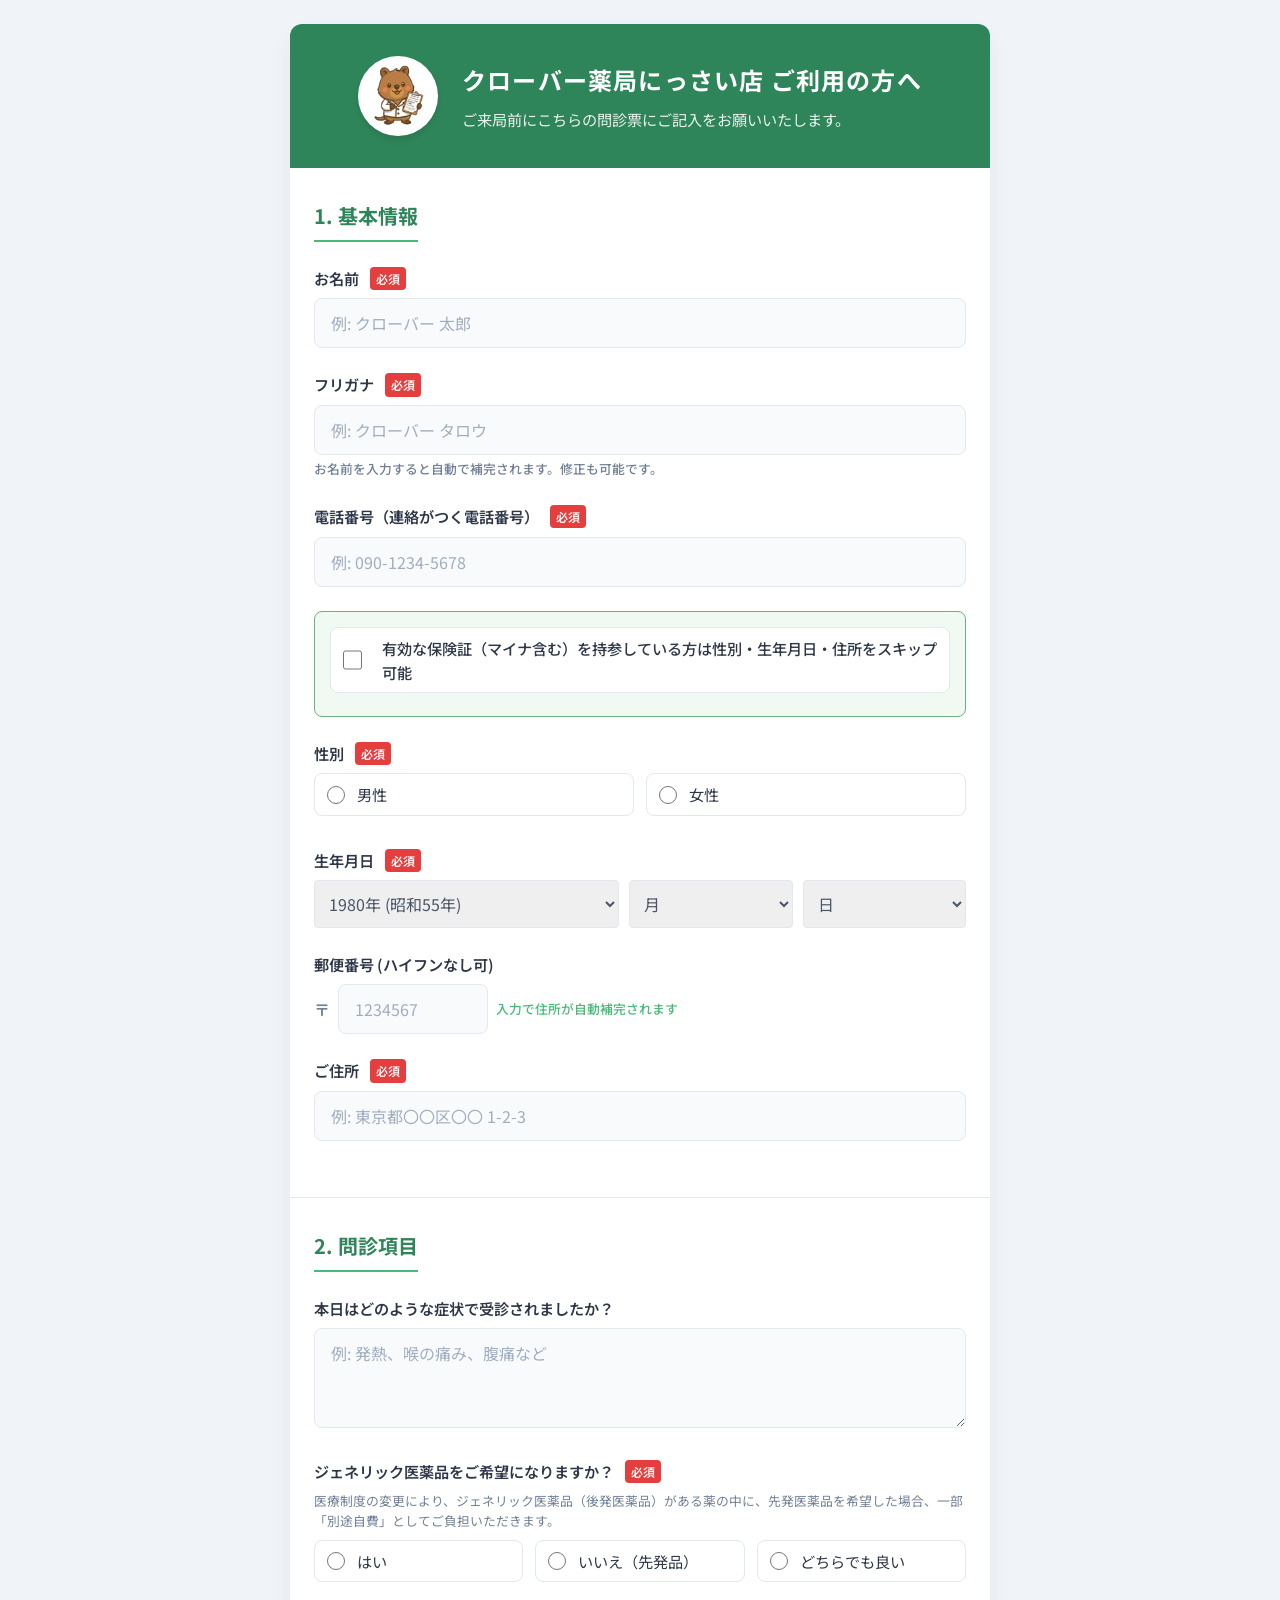
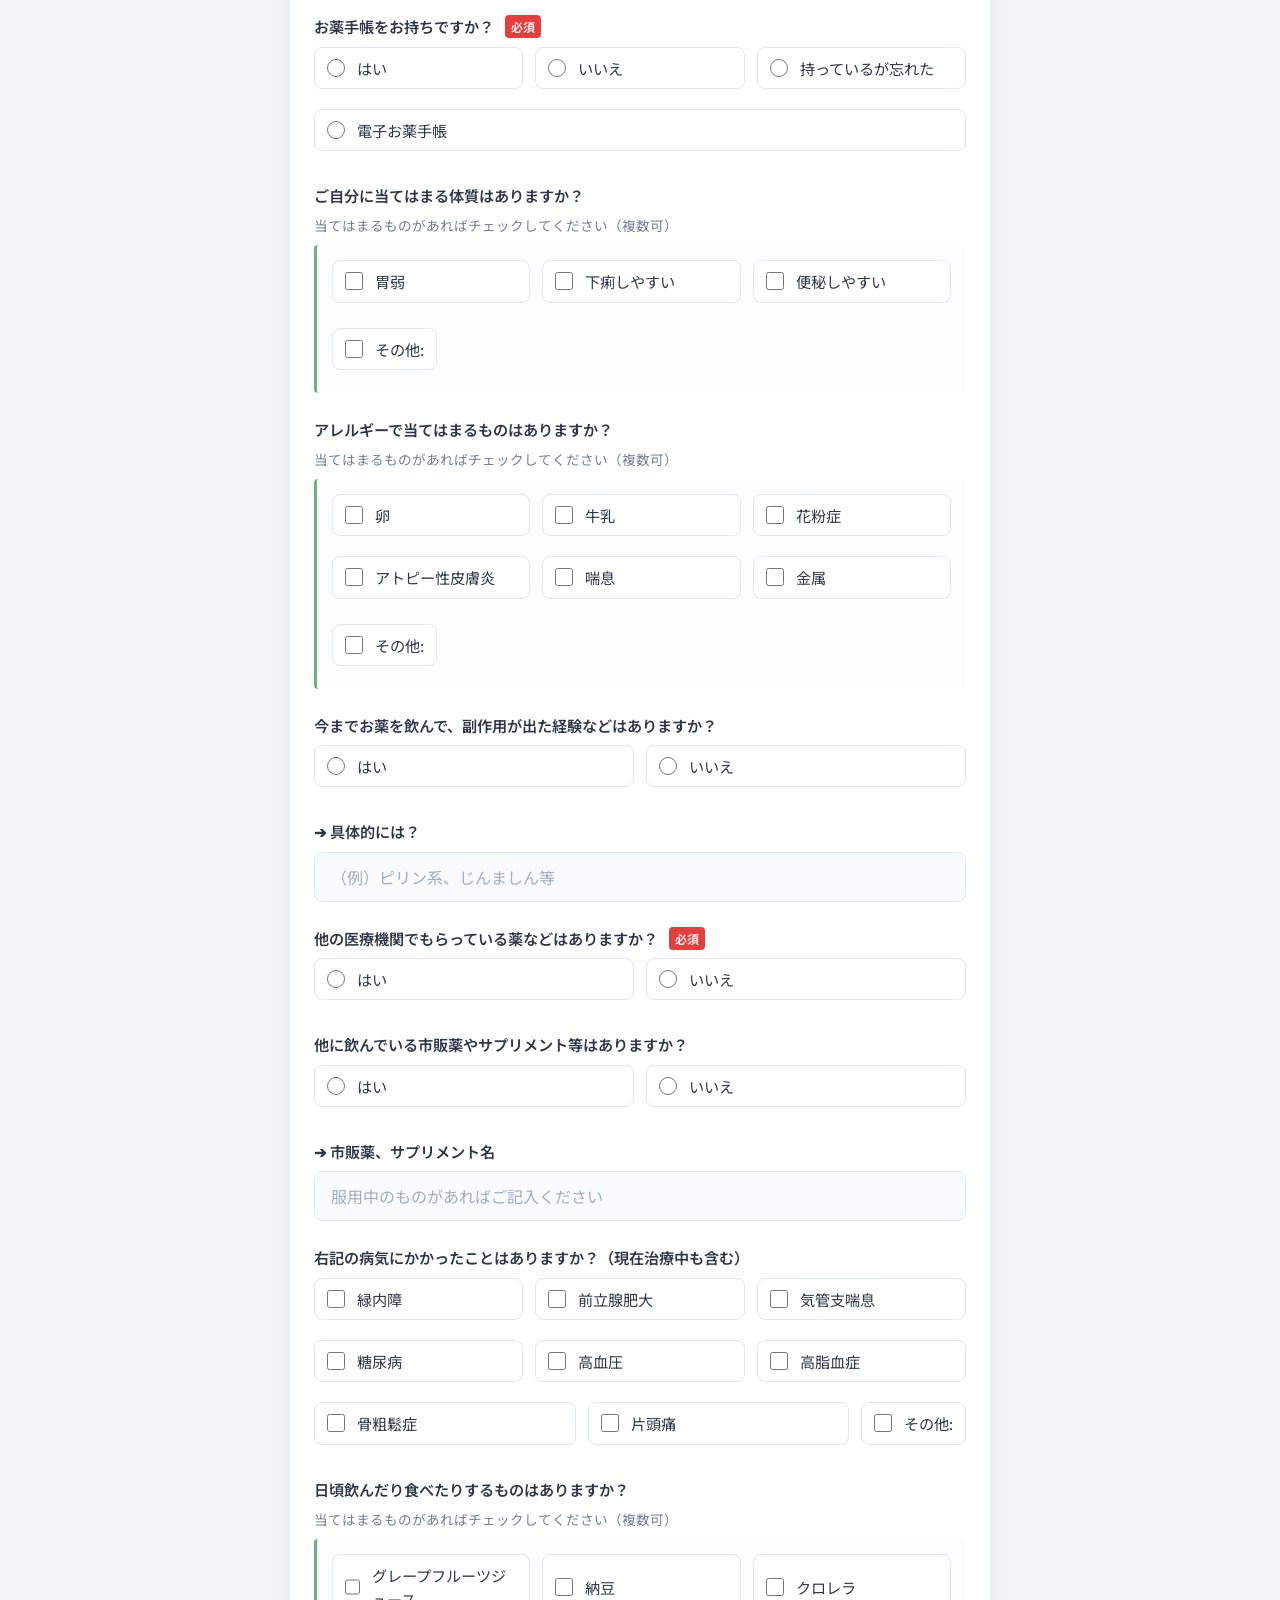
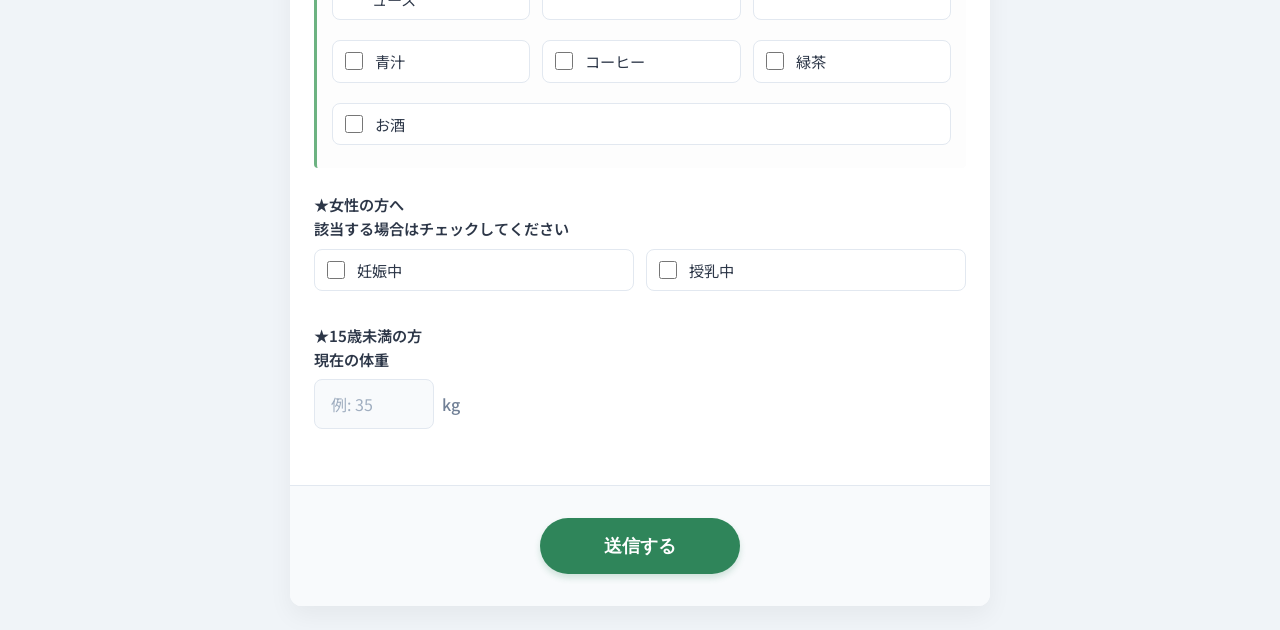
==== nissai_nfc/index.html @ 25fd41a4 "Initialize Nissai store forms" ====
<!DOCTYPE html>
<html lang="ja">

<head>
    <meta charset="UTF-8">
    <meta name="viewport" content="width=device-width, initial-scale=1.0">
    <title>クローバー薬局にっさい店 ご利用の方へ</title>

    <!-- Google Fonts -->
    <link rel="preconnect" href="https://fonts.googleapis.com">
    <link rel="preconnect" href="https://fonts.gstatic.com" crossorigin>
    <link href="https://fonts.googleapis.com/css2?family=Noto+Sans+JP:wght@400;500;700&display=swap" rel="stylesheet">

    <!-- Custom CSS -->
    <link rel="stylesheet" href="style.css">
    <style>
        /* 「必須」ラベルがスマホ等で「必」「須」と2行に分かれるのを防ぐ */
        .required {
            white-space: nowrap !important;
            display: inline-block !important;
        }
    </style>

    <!-- YubinBango for Address Auto-fill -->
    <script src="https://yubinbango.github.io/yubinbango/yubinbango.js" charset="UTF-8"></script>
</head>

<body>

    <div class="form-container">
        <!-- 初期状態はローディングを表示 -->
        <div id="loadingMessage" style="text-align: center; padding: 50px 20px;">
            <p>LINE情報を読み込み中...</p>
            <div class="spinner"
                style="display: inline-block; width: 30px; height: 30px; border: 4px solid #f3f3f3; border-top: 4px solid #6cb281; border-radius: 50%; animation: spin 1s linear infinite;">
            </div>
            <style>
                @keyframes spin {
                    0% {
                        transform: rotate(0deg);
                    }

                    100% {
                        transform: rotate(360deg);
                    }
                }
            </style>
        </div>

        <div class="form-header" style="display: none;">
            <img src="マスコット/アンケート.png" alt="クローバー薬局 マスコット" class="mascot-img">
            <div>
                <h1>クローバー薬局にっさい店 ご利用の方へ</h1>
                <p>ご来局前にこちらの問診票にご記入をお願いいたします。</p>
            </div>
        </div>

        <!-- YubinBango用クラス: h-adr -->
        <form id="customForm" class="h-adr" style="display: none;">

            <!-- YubinBango設定(必須) : 日本を指定 -->
            <span class="p-country-name" style="display:none;">Japan</span>

            <!-- ====== Section 1: 基本情報 ====== -->
            <div class="form-section">
                <h2 class="section-title">1. 基本情報</h2>

                <div class="form-group">
                    <label for="entry.2108592001">お名前 <span class="required">必須</span></label>
                    <input type="text" id="entry.2108592001" name="entry.2108592001" placeholder="例: クローバー 太郎" required>
                </div>

                <div class="form-group">
                    <label for="entry.1016463931">フリガナ <span class="required">必須</span></label>
                    <input type="text" id="entry.1016463931" name="entry.1016463931" placeholder="例: クローバー タロウ"
                        required>
                    <small class="help-text" style="color:#718096; font-size:0.8rem;">お名前を入力すると自動で補完されます。修正も可能です。</small>
                </div>

                <div class="form-group">
                    <label for="entry.622897563">電話番号（連絡がつく電話番号） <span class="required">必須</span></label>
                    <input type="tel" id="entry.622897563" name="entry.622897563" placeholder="例: 090-1234-5678"
                        required>
                </div>

                <div class="form-group" style="background: #f0faf3; padding: 15px; border-radius: 8px; border: 1px solid #6cb281;">
                    <label class="checkbox-label" style="display: flex; align-items: center; gap: 8px; cursor: pointer; font-weight: 500;">
                        <input type="checkbox" id="mynumber-checkbox" style="width: 20px; height: 20px; accent-color: #6cb281;">
                        <span>有効な保険証（マイナ含む）を持参している方は性別・生年月日・住所をスキップ可能</span>
                    </label>
                </div>

                <div class="form-group mynumber-skip-target">
                    <label>性別 <span class="required">必須</span></label>
                    <div class="radio-group">
                        <label class="radio-label"><input type="radio" name="entry.1417926586" value="男性" required>
                            <span>男性</span></label>
                        <label class="radio-label"><input type="radio" name="entry.1417926586" value="女性">
                            <span>女性</span></label>
                        <label class="radio-label" style="display:none;"><input type="radio" name="entry.1417926586"
                                value="その他"> <span>その他</span></label>
                    </div>
                </div>

                <div class="form-group mynumber-skip-target">
                    <label>生年月日 <span class="required">必須</span></label>
                    <div class="date-select-group" style="display: flex; gap: 10px; flex-wrap: wrap;">
                        <select id="birth-year" name="birth-year" required
                            style="flex: 2; padding: 10px; border-radius: 4px; border: 1px solid #e2e8f0; font-family: inherit; font-size: 1rem; color: #4a5568;">
                            <option value="">西暦（和暦）</option>
                        </select>
                        <select id="birth-month" name="birth-month" required
                            style="flex: 1; padding: 10px; border-radius: 4px; border: 1px solid #e2e8f0; font-family: inherit; font-size: 1rem; color: #4a5568;">
                            <option value="">月</option>
                        </select>
                        <select id="birth-day" name="birth-day" required
                            style="flex: 1; padding: 10px; border-radius: 4px; border: 1px solid #e2e8f0; font-family: inherit; font-size: 1rem; color: #4a5568;">
                            <option value="">日</option>
                        </select>
                    </div>
                </div>



                <!-- 住所(自動入力対応) -->
                <div class="form-group mynumber-skip-target">
                    <label for="postal-code">郵便番号 (ハイフンなし可)</label>
                    <div class="postal-wrapper">
                        <span class="postal-mark">〒</span>
                        <input type="tel" id="postal-code" class="p-postal-code" size="8" maxlength="8"
                            inputmode="numeric" pattern="[0-9]*" placeholder="1234567">
                        <small class="help-text">入力で住所が自動補完されます</small>
                    </div>
                </div>

                <div class="form-group mynumber-skip-target">
                    <label for="entry.375838857">ご住所 <span class="required">必須</span></label>
                    <input type="text" id="entry.375838857" name="entry.375838857"
                        class="p-region p-locality p-street-address p-extended-address" placeholder="例: 東京都〇〇区〇〇 1-2-3"
                        required>
                </div>

                <div class="form-group" style="display: none;">
                    <label for="entry.1331782479">LINE名</label>
                    <input type="text" id="entry.1331782479" name="entry.1331782479"
                        placeholder="LINE名と本名が違う場合のみLINE名を記入してください。（苗字のみ・名前のみでも記入）">
                </div>


                <!-- NFC経由は初来局が前提のため「初めてですか？」の質問は不要 -->
                <input type="hidden" name="entry.998853333" value="初めてです。">
            </div>

            <div id="extended-questions">
                <!-- ====== Section 2: 問診情報 ====== -->
                <div class="form-section">
                    <h2 class="section-title">2. 問診項目</h2>

                    <!-- Q1. 症状 -->
                    <div class="form-group">
                        <label for="entry.150137659">本日はどのような症状で受診されましたか？</label>
                        <textarea id="entry.150137659" name="entry.150137659" rows="3"
                            placeholder="例: 発熱、喉の痛み、腹痛など"></textarea>
                    </div>

                    <!-- Q2. ジェネリック -->
                    <div class="form-group">
                        <label style="white-space: nowrap;">ジェネリック医薬品をご希望になりますか？ <span
                                class="required">必須</span></label>
                        <div class="form-group-info" style="font-size: 0.8rem; color: #718096; margin-bottom: 8px;">
                            医療制度の変更により、ジェネリック医薬品（後発医薬品）がある薬の中に、先発医薬品を希望した場合、一部「別途自費」としてご負担いただきます。</div>
                        <div class="radio-group">
                            <label class="radio-label"><input type="radio" name="entry.893585706"
                                    value="ジェネリック医薬品を希望します" required> <span>はい</span></label>
                            <label class="radio-label"><input type="radio" name="entry.893585706" value="先発医薬品を希望します">
                                <span>いいえ（先発品）</span></label>
                            <label class="radio-label"><input type="radio" name="entry.893585706" value="どちらでも良い">
                                <span>どちらでも良い</span></label>
                        </div>
                    </div>

                    <!-- Q3. お薬手帳 -->
                    <div class="form-group">
                        <label>お薬手帳をお持ちですか？ <span class="required">必須</span></label>
                        <div class="radio-group">
                            <label class="radio-label"><input type="radio" name="entry.1482297776" value="はい" required>
                                <span>はい</span></label>
                            <label class="radio-label"><input type="radio" name="entry.1482297776" value="いいえ（いらない）">
                                <span>いいえ</span></label>
                            <label class="radio-label"><input type="radio" name="entry.1482297776" value="持っているが忘れた">
                                <span>持っているが忘れた</span></label>
                            <label class="radio-label"><input type="radio" name="entry.1482297776" value="電子お薬手帳">
                                <span>電子お薬手帳</span></label>
                            <label class="radio-label" style="display:none;"><input type="radio" name="entry.1482297776"
                                    value="いいえ（持っていないので作成希望）"> <span>作成希望</span></label>
                        </div>
                    </div>

                    <!-- Q4. 体質 -->
                    <div class="form-group">
                        <label>ご自分に当てはまる体質はありますか？</label>
                        <div class="form-group-info" style="font-size: 0.85rem; color: #718096; margin-bottom: 8px;">
                            当てはまるものがあればチェックしてください（複数可）</div>
                        <div class="checkbox-group" id="taishitsu-details"
                            style="padding-left: 15px; border-left: 3px solid #6cb281; background: #fdfdfd; padding: 15px; border-radius: 4px;">
                            <label class="checkbox-label"><input type="checkbox" class="taishitsu-check" value="胃弱">
                                <span>胃弱</span></label>
                            <label class="checkbox-label"><input type="checkbox" class="taishitsu-check" value="下痢しやすい">
                                <span>下痢しやすい</span></label>
                            <label class="checkbox-label"><input type="checkbox" class="taishitsu-check" value="便秘しやすい">
                                <span>便秘しやすい</span></label>
                            <div class="input-inline" style="margin-top: 5px;">
                                <label class="checkbox-label"><input type="checkbox" id="taishitsu_other_checkbox"
                                        class="taishitsu-check" value="その他"
                                        onchange="toggleOtherInput('taishitsu_other_checkbox', 'taishitsu_other')">
                                    <span>その他:</span></label>
                                <input type="text" id="taishitsu_other" placeholder="その他の体質" style="display:none;">
                            </div>
                        </div>
                        <input type="hidden" id="entry.854718610" name="entry.854718610" value="体質: いいえ">
                    </div>

                    <!-- Q5. アレルギー -->
                    <div class="form-group">
                        <label>アレルギーで当てはまるものはありますか？</label>
                        <div class="form-group-info" style="font-size: 0.85rem; color: #718096; margin-bottom: 8px;">
                            当てはまるものがあればチェックしてください（複数可）</div>
                        <div class="checkbox-group"
                            style="padding-left: 15px; border-left: 3px solid #6cb281; background: #fdfdfd; padding: 15px; border-radius: 4px;">
                            <label class="checkbox-label"><input type="checkbox" name="entry.413348291" value="卵">
                                <span>卵</span></label>
                            <label class="checkbox-label"><input type="checkbox" name="entry.413348291" value="牛乳">
                                <span>牛乳</span></label>
                            <label class="checkbox-label"><input type="checkbox" name="entry.413348291" value="花粉症">
                                <span>花粉症</span></label>
                            <label class="checkbox-label"><input type="checkbox" name="entry.413348291"
                                    value="アトピー性皮膚炎">
                                <span>アトピー性皮膚炎</span></label>
                            <label class="checkbox-label"><input type="checkbox" name="entry.413348291" value="喘息">
                                <span>喘息</span></label>
                            <label class="checkbox-label"><input type="checkbox" name="entry.413348291" value="金属">
                                <span>金属</span></label>
                            <div class="input-inline" style="margin-top: 5px;">
                                <label class="checkbox-label"><input type="checkbox" id="allergy_other_checkbox"
                                        name="entry.413348291" class="allergy-other-check" value="その他"
                                        onchange="toggleOtherInput('allergy_other_checkbox', 'allergy_other_text')">
                                    <span>その他:</span></label>
                                <input type="text" id="allergy_other_text" placeholder="その他のアレルギー"
                                    style="display:none;">
                            </div>
                        </div>
                        <input type="hidden" id="entry.1377007546" name="entry.1377007546" value="いいえ">
                    </div>

                    <!-- Q6. 副作用 -->
                    <div class="form-group">
                        <label>今までお薬を飲んで、副作用が出た経験などはありますか？</label>
                        <div class="radio-group">
                            <label class="radio-label"><input type="radio" name="entry.918293202" value="はい">
                                <span>はい</span></label>
                            <label class="radio-label"><input type="radio" name="entry.918293202" value="いいえ">
                                <span>いいえ</span></label>
                        </div>
                    </div>
                    <div class="form-group">
                        <label for="entry.1883828617">➔ 具体的には？</label>
                        <input type="text" id="entry.1883828617" name="entry.1883828617" placeholder="（例）ピリン系、じんましん等">
                    </div>

                    <!-- Q7. 他の医療機関 -->
                    <div class="form-group">
                        <label>他の医療機関でもらっている薬などはありますか？ <span class="required">必須</span></label>
                        <div class="radio-group">
                            <label class="radio-label"><input type="radio" name="entry.1565002541" value="はい" required>
                                <span>はい</span></label>
                            <label class="radio-label"><input type="radio" name="entry.1565002541" value="いいえ">
                                <span>いいえ</span></label>
                        </div>
                    </div>

                    <!-- Q8. 市販薬・サプリ -->
                    <div class="form-group">
                        <label>他に飲んでいる市販薬やサプリメント等はありますか？</label>
                        <div class="radio-group">
                            <label class="radio-label"><input type="radio" name="entry.1965254761" value="はい">
                                <span>はい</span></label>
                            <label class="radio-label"><input type="radio" name="entry.1965254761" value="いいえ">
                                <span>いいえ</span></label>
                        </div>
                    </div>
                    <div class="form-group">
                        <label for="entry.1747385177">➔ 市販薬、サプリメント名</label>
                        <input type="text" id="entry.1747385177" name="entry.1747385177"
                            placeholder="服用中のものがあればご記入ください">
                    </div>

                    <!-- Q9. 病気 -->
                    <div class="form-group">
                        <label>右記の病気にかかったことはありますか？（現在治療中も含む）</label>
                        <div class="checkbox-group">
                            <label class="checkbox-label"><input type="checkbox" name="entry.730294101" value="緑内障">
                                <span>緑内障</span></label>
                            <label class="checkbox-label"><input type="checkbox" name="entry.730294101" value="前立腺肥大">
                                <span>前立腺肥大</span></label>
                            <label class="checkbox-label"><input type="checkbox" name="entry.730294101" value="気管支喘息">
                                <span>気管支喘息</span></label>
                            <label class="checkbox-label"><input type="checkbox" name="entry.730294101" value="糖尿病">
                                <span>糖尿病</span></label>
                            <label class="checkbox-label"><input type="checkbox" name="entry.730294101" value="高血圧">
                                <span>高血圧</span></label>
                            <label class="checkbox-label"><input type="checkbox" name="entry.730294101" value="高脂血症">
                                <span>高脂血症</span></label>
                            <label class="checkbox-label"><input type="checkbox" name="entry.730294101" value="骨粗鬆症">
                                <span>骨粗鬆症</span></label>
                            <label class="checkbox-label"><input type="checkbox" name="entry.730294101" value="片頭痛">
                                <span>片頭痛</span></label>
                            <div class="input-inline">
                                <label class="checkbox-label"><input type="checkbox" id="disease_other_checkbox"
                                        name="entry.730294101" value="__other_option__"
                                        onchange="toggleOtherInput('disease_other_checkbox', 'disease_other_text')">
                                    <span>その他:</span></label>
                                <input type="text" id="disease_other_text" name="entry.730294101.other_option_response"
                                    placeholder="その他の病名" style="display:none;">
                            </div>
                        </div>
                    </div>

                    <!-- Q10. 飲食物 -->
                    <div class="form-group">
                        <label>日頃飲んだり食べたりするものはありますか？</label>
                        <div class="form-group-info" style="font-size: 0.85rem; color: #718096; margin-bottom: 8px;">
                            当てはまるものがあればチェックしてください（複数可）</div>
                        <div class="checkbox-group"
                            style="padding-left: 15px; border-left: 3px solid #6cb281; background: #fdfdfd; padding: 15px; border-radius: 4px;">
                            <label class="checkbox-label"><input type="checkbox" name="entry.1740273603"
                                    value="グレープフルーツジュース">
                                <span>グレープフルーツジュース</span></label>
                            <label class="checkbox-label"><input type="checkbox" name="entry.1740273603" value="納豆">
                                <span>納豆</span></label>
                            <label class="checkbox-label"><input type="checkbox" name="entry.1740273603" value="クロレラ">
                                <span>クロレラ</span></label>
                            <label class="checkbox-label"><input type="checkbox" name="entry.1740273603" value="青汁">
                                <span>青汁</span></label>
                            <label class="checkbox-label"><input type="checkbox" name="entry.1740273603" value="コーヒー">
                                <span>コーヒー</span></label>
                            <label class="checkbox-label"><input type="checkbox" name="entry.1740273603" value="緑茶">
                                <span>緑茶</span></label>
                            <label class="checkbox-label"><input type="checkbox" name="entry.1740273603" value="お酒">
                                <span>お酒</span></label>
                        </div>
                    </div>

                    <!-- Q11. 女性の方・15歳未満の方 -->
                    <div class="form-group">
                        <label>★女性の方へ<br>該当する場合はチェックしてください</label>
                        <div class="checkbox-group" style="margin-bottom: 8px;">
                            <label class="checkbox-label"><input type="checkbox" name="women_status" class="women-check"
                                    value="妊娠中">
                                <span>妊娠中</span></label>
                            <label class="checkbox-label"><input type="checkbox" name="women_status" class="women-check"
                                    value="授乳中">
                                <span>授乳中</span></label>
                        </div>
                    </div>

                    <div class="form-group">
                        <label for="entry.2101115460">★15歳未満の方<br>現在の体重</label>
                        <div class="input-with-unit">
                            <input type="number" id="entry.2101115460" name="entry.2101115460" step="0.1"
                                placeholder="例: 35">
                            <span class="unit">kg</span>
                        </div>
                    </div>

                </div>
            </div> <!-- End extended-questions -->


            <div class="submit-action">
                <button type="submit" id="submitBtn" class="btn-submit">
                    <span class="btn-text">送信する</span>
                    <span class="spinner" style="display:none;"></span>
                </button>
            </div>

        </form>


        <!-- 送信完了メッセージ -->
        <div id="thankYouMessage" class="thank-you-message" style="display: none;">
            <div class="success-icon">✓</div>
            <h2>送信が完了しました</h2>
            <p>ご協力ありがとうございました。<br>※この個人情報に関しては、他の目的には使用いたしません。</p>
            <button onclick="location.reload()" class="btn-secondary">もう一度回答する</button>
        </div>

    </div>

    <!-- Custom Scripts -->
    <script src="https://static.line-scdn.net/liff/edge/2/sdk.js"></script>
    <script src="script.js?v=2026032301"></script>
    <script>

        // Toggle "Other" text inputs
        function toggleOtherInput(checkboxId, inputId) {
            const checkbox = document.getElementById(checkboxId);
            const textInput = document.getElementById(inputId);
            if (checkbox.checked) {
                textInput.style.display = 'inline-block';
                textInput.focus();
            } else {
                textInput.style.display = 'none';
                textInput.value = ''; // 隠す時に中身もクリアする
            }
        }

        // フリガナ自動補完：IMEの読みがな（ヒラガナ）をカタカナに変換して反映
        function setupFuriganaAutoFill() {
            const nameInput = document.getElementById('entry.2108592001');
            const kanaInput = document.getElementById('entry.1016463931');
            if (!nameInput || !kanaInput) return;

            let accKana = '';        // 確定済みのカタカナ累積
            let lastHiragana = '';   // 現在のIMEセッションの最後のヒラガナ読み

            function toKatakana(str) {
                return (str || '').replace(/[\u3041-\u3096]/g, function(ch) {
                    return String.fromCharCode(ch.charCodeAt(0) + 0x60);
                });
            }

            // IME変換開始
            nameInput.addEventListener('compositionstart', function() {
                lastHiragana = '';
            });

            // IME変換中
            nameInput.addEventListener('compositionupdate', function(e) {
                const data = e.data || '';
                // ヒラガナを含む場合のみフリガナを更新（漢字変換後は無視）
                if (/[\u3041-\u3096]/.test(data)) {
                    lastHiragana = toKatakana(data);
                    kanaInput.value = accKana + lastHiragana;
                }
            });

            // IME変換確定（漢字になっても最後のヒラガナ読みでフリガナを確定）
            nameInput.addEventListener('compositionend', function() {
                if (lastHiragana) {
                    accKana += lastHiragana;
                }
                lastHiragana = '';
                kanaInput.value = accKana;
            });

            // お名前を全消去したらフリガナもリセット
            nameInput.addEventListener('input', function(e) {
                if (!e.isComposing && nameInput.value === '') {
                    accKana = '';
                    lastHiragana = '';
                    kanaInput.value = '';
                }
            });
        }
        setupFuriganaAutoFill();

    </script>
</body>

</html>
---- nissai_nfc/style.css ----
/* ==========================================================================
   クローバー薬局 カスタムフォーム スタイルシート
   ========================================================================== */

:root {
    /* カラーパレット (信頼感・清潔感のあるグリーンとブルーグレー) */
    --primary-color: #2F855A;
    /* ダークグリーン */
    --primary-light: #48BB78;
    /* ライトグリーン */
    --primary-hover: #276749;
    /* ホバー時グリーン */
    --bg-color: #F0F4F8;
    /* 背景: 薄いブルーグレー */
    --card-bg: #FFFFFF;
    /* カード背景: 白 */
    --text-main: #2D3748;
    /* メインテキスト: 濃いグレー */
    --text-muted: #718096;
    /* サブテキスト: 中間グレー */
    --border-color: #E2E8F0;
    /* 境界線 */
    --error-color: #E53E3E;
    /* エラー赤 */
    --focus-ring: rgba(72, 187, 120, 0.3);
    /* フォーカス時のリング */

    /* フォント・余白 */
    --font-family: 'Noto Sans JP', sans-serif;
    --border-radius: 12px;
    --spacing-sm: 8px;
    --spacing-md: 16px;
    --spacing-lg: 24px;
    --spacing-xl: 32px;
}

/* ==========================================================================
   Base Styles
   ========================================================================== */
* {
    box-sizing: border-box;
    margin: 0;
    padding: 0;
}

body {
    font-family: var(--font-family);
    background-color: var(--bg-color);
    color: var(--text-main);
    line-height: 1.6;
    -webkit-font-smoothing: antialiased;
    padding: var(--spacing-lg) var(--spacing-sm);
}

/* ==========================================================================
   Layout & Containers
   ========================================================================== */
.form-container {
    max-width: 700px;
    margin: 0 auto;
    background: var(--card-bg);
    border-radius: var(--border-radius);
    box-shadow: 0 10px 25px rgba(0, 0, 0, 0.05);
    overflow: hidden;
}

.form-header {
    background-color: var(--primary-color);
    color: white;
    padding: var(--spacing-xl) var(--spacing-lg);
    display: flex;
    align-items: center;
    justify-content: center;
    gap: var(--spacing-lg);
    text-align: left;
}

.mascot-img {
    height: 80px;
    width: auto;
    border-radius: 50%;
    /* Optional: makes perfectly square images round */
    object-fit: cover;
    background-color: white;
    /* In case the mascot has a transparent background */
    padding: 4px;
    box-shadow: 0 4px 6px rgba(0, 0, 0, 0.1);
}

.form-header h1 {
    font-size: 1.5rem;
    font-weight: 700;
    margin-bottom: var(--spacing-sm);
    letter-spacing: 0.05em;
}

.form-header p {
    font-size: 0.95rem;
    opacity: 0.9;
}

.form-section {
    padding: var(--spacing-xl) var(--spacing-lg);
    border-bottom: 1px solid var(--border-color);
}

.form-section:last-of-type {
    border-bottom: none;
}

.section-title {
    font-size: 1.25rem;
    color: var(--primary-color);
    margin-bottom: var(--spacing-lg);
    padding-bottom: var(--spacing-sm);
    border-bottom: 2px solid var(--primary-light);
    display: inline-block;
}

/* ==========================================================================
   Form Elements
   ========================================================================== */
.form-group {
    margin-bottom: var(--spacing-lg);
}

label {
    display: block;
    font-weight: 600;
    margin-bottom: var(--spacing-sm);
    color: var(--text-main);
    font-size: 0.95rem;
}

.required {
    background-color: var(--error-color);
    color: white;
    font-size: 0.75rem;
    padding: 2px 6px;
    border-radius: 4px;
    margin-left: 8px;
    vertical-align: text-top;
}

input[type="text"],
input[type="tel"],
input[type="number"],
textarea {
    width: 100%;
    padding: 12px 16px;
    border: 1px solid var(--border-color);
    border-radius: 8px;
    font-size: 1rem;
    font-family: inherit;
    transition: all 0.3s ease;
    background-color: #F8FAFC;
}

input[type="text"]:focus,
input[type="tel"]:focus,
input[type="number"]:focus,
textarea:focus {
    outline: none;
    border-color: var(--primary-light);
    background-color: white;
    box-shadow: 0 0 0 3px var(--focus-ring);
}

input::placeholder,
textarea::placeholder {
    color: #A0AEC0;
}

textarea {
    resize: vertical;
    min-height: 100px;
}

/* Postal Code Special Styling */
.postal-wrapper {
    display: flex;
    align-items: center;
    gap: 8px;
    flex-wrap: wrap;
}

.postal-mark {
    font-weight: bold;
    color: var(--text-muted);
}

.postal-wrapper input {
    width: 150px;
}

.help-text {
    font-size: 0.8rem;
    color: var(--primary-light);
    font-weight: 500;
}

/* Unit Input */
.input-with-unit {
    display: flex;
    align-items: center;
    gap: 8px;
}

.input-with-unit input {
    width: 120px;
}

.unit {
    color: var(--text-muted);
    font-weight: 500;
}

/* ==========================================================================
   Radio & Checkbox (Custom Styling)
   ========================================================================== */
.radio-group,
.checkbox-group {
    display: flex;
    flex-direction: column;
    gap: 12px;
    margin-top: 8px;
}

.radio-label,
.checkbox-label {
    display: flex;
    align-items: center;
    cursor: pointer;
    font-weight: normal;
    padding: 8px 12px;
    border: 1px solid var(--border-color);
    border-radius: 8px;
    transition: all 0.2s ease;
    background-color: white;
}

.radio-label:hover,
.checkbox-label:hover {
    background-color: #F0FFF4;
    border-color: var(--primary-light);
}

/* Hide default inputs */
input[type="radio"],
input[type="checkbox"] {
    accent-color: var(--primary-color);
    width: 18px;
    height: 18px;
    margin-right: 12px;
    cursor: pointer;
}

/* ==========================================================================
   Buttons
   ========================================================================== */
.submit-action {
    padding: var(--spacing-xl) var(--spacing-lg);
    background-color: #F8FAFC;
    border-top: 1px solid var(--border-color);
    text-align: center;
}

.btn-submit {
    background-color: var(--primary-color);
    color: white;
    border: none;
    padding: 16px 48px;
    font-size: 1.1rem;
    font-weight: 700;
    border-radius: 30px;
    cursor: pointer;
    transition: all 0.3s ease;
    box-shadow: 0 4px 6px rgba(47, 133, 90, 0.2);
    display: inline-flex;
    align-items: center;
    justify-content: center;
    min-width: 200px;
    gap: 10px;
}

.btn-submit:hover {
    background-color: var(--primary-hover);
    transform: translateY(-2px);
    box-shadow: 0 6px 12px rgba(47, 133, 90, 0.3);
}

.btn-submit:active {
    transform: translateY(0);
}

.btn-submit:disabled {
    background-color: var(--text-muted);
    cursor: not-allowed;
    transform: none;
    box-shadow: none;
}

.btn-secondary {
    background-color: white;
    color: var(--primary-color);
    border: 2px solid var(--primary-color);
    padding: 12px 32px;
    font-size: 1rem;
    font-weight: 600;
    border-radius: 30px;
    cursor: pointer;
    transition: all 0.3s ease;
    margin-top: var(--spacing-md);
}

.btn-secondary:hover {
    background-color: #F0FFF4;
}

/* Loader Animation */
.spinner {
    border: 3px solid rgba(255, 255, 255, 0.3);
    border-radius: 50%;
    border-top: 3px solid white;
    width: 20px;
    height: 20px;
    animation: spin 1s linear infinite;
}

@keyframes spin {
    0% {
        transform: rotate(0deg);
    }

    100% {
        transform: rotate(360deg);
    }
}

/* ==========================================================================
   Thank You Message Status
   ========================================================================== */
.thank-you-message {
    padding: 60px 20px;
    text-align: center;
}

.success-icon {
    width: 80px;
    height: 80px;
    background-color: var(--primary-light);
    color: white;
    font-size: 40px;
    line-height: 80px;
    border-radius: 50%;
    margin: 0 auto 24px;
    box-shadow: 0 10px 20px rgba(72, 187, 120, 0.3);
}

.thank-you-message h2 {
    color: var(--primary-color);
    margin-bottom: 16px;
    font-size: 1.5rem;
}

.thank-you-message p {
    color: var(--text-muted);
    margin-bottom: 32px;
}

/* ==========================================================================
   Responsive adjustments
   ========================================================================== */
@media (min-width: 768px) {

    .radio-group,
    .checkbox-group {
        flex-direction: row;
        flex-wrap: wrap;
    }

    .radio-label,
    .checkbox-label {
        flex: 1 1 calc(33.333% - 12px);
    }
}
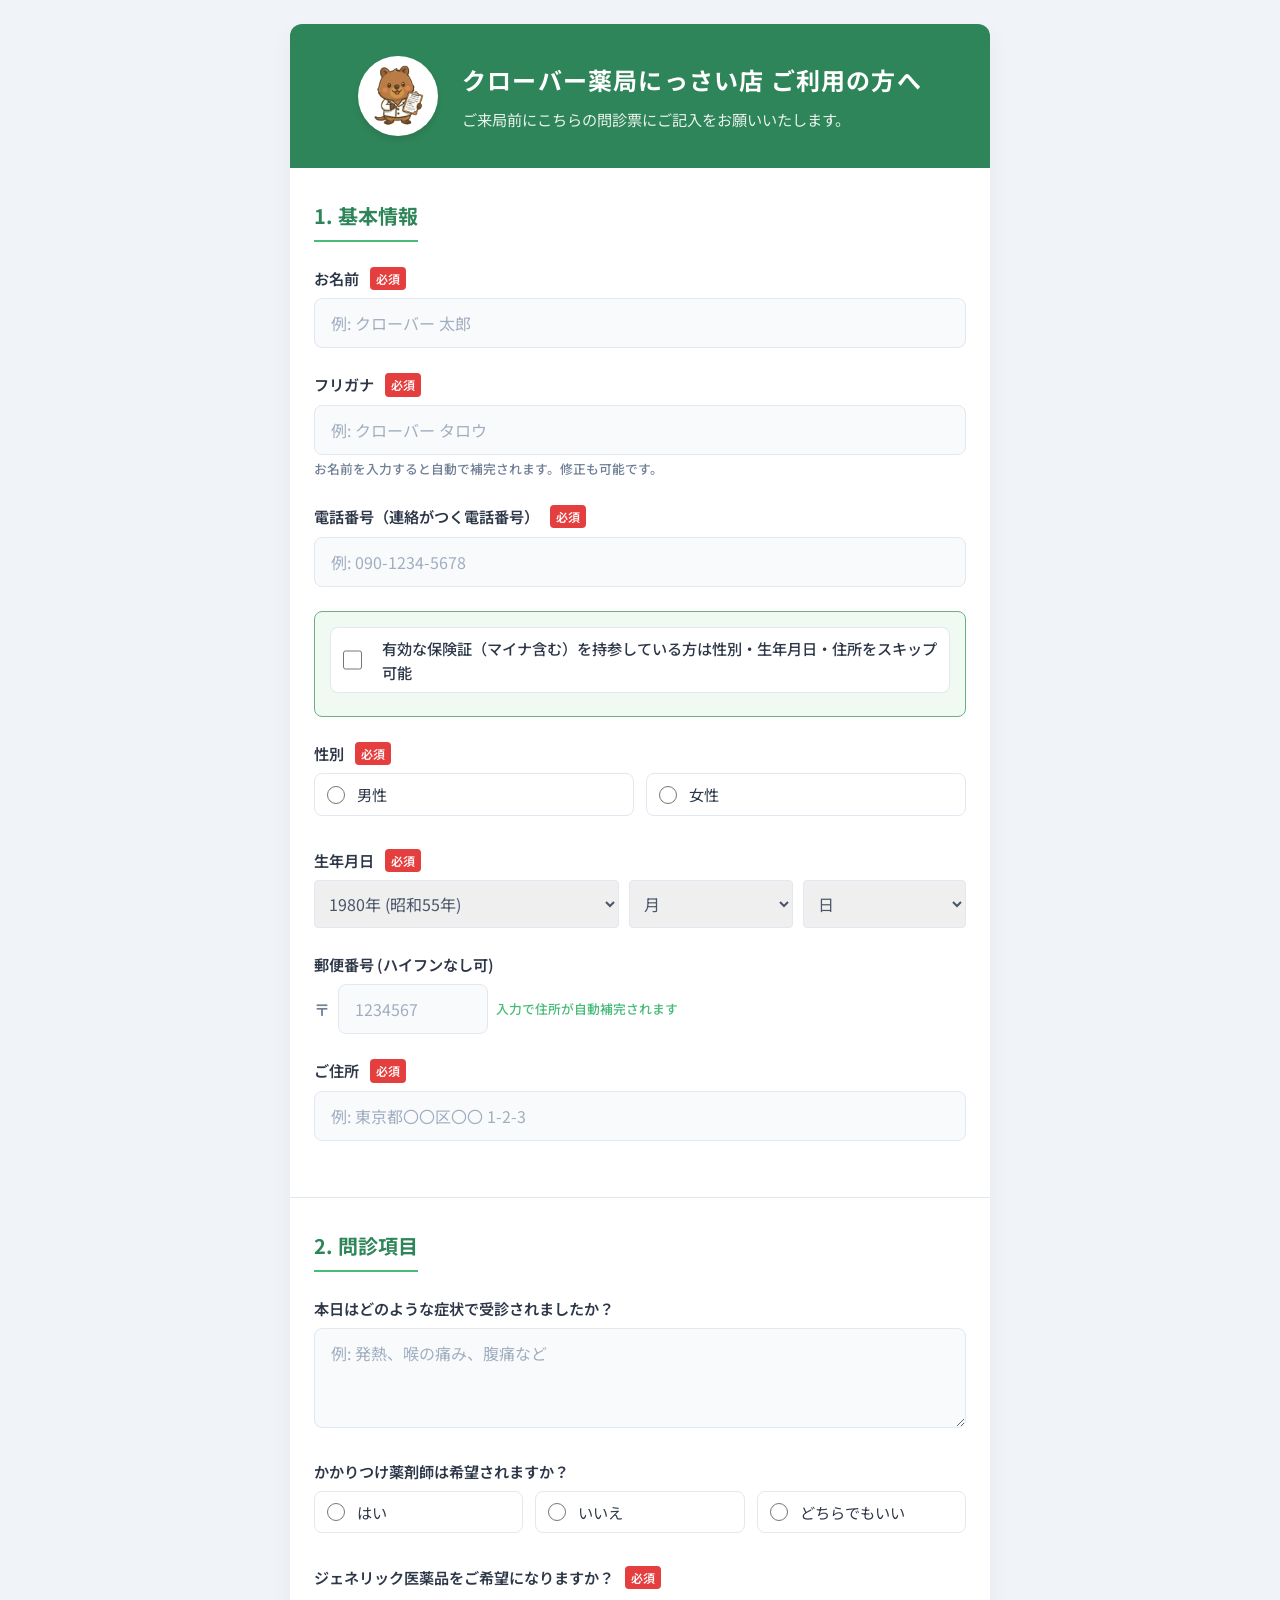
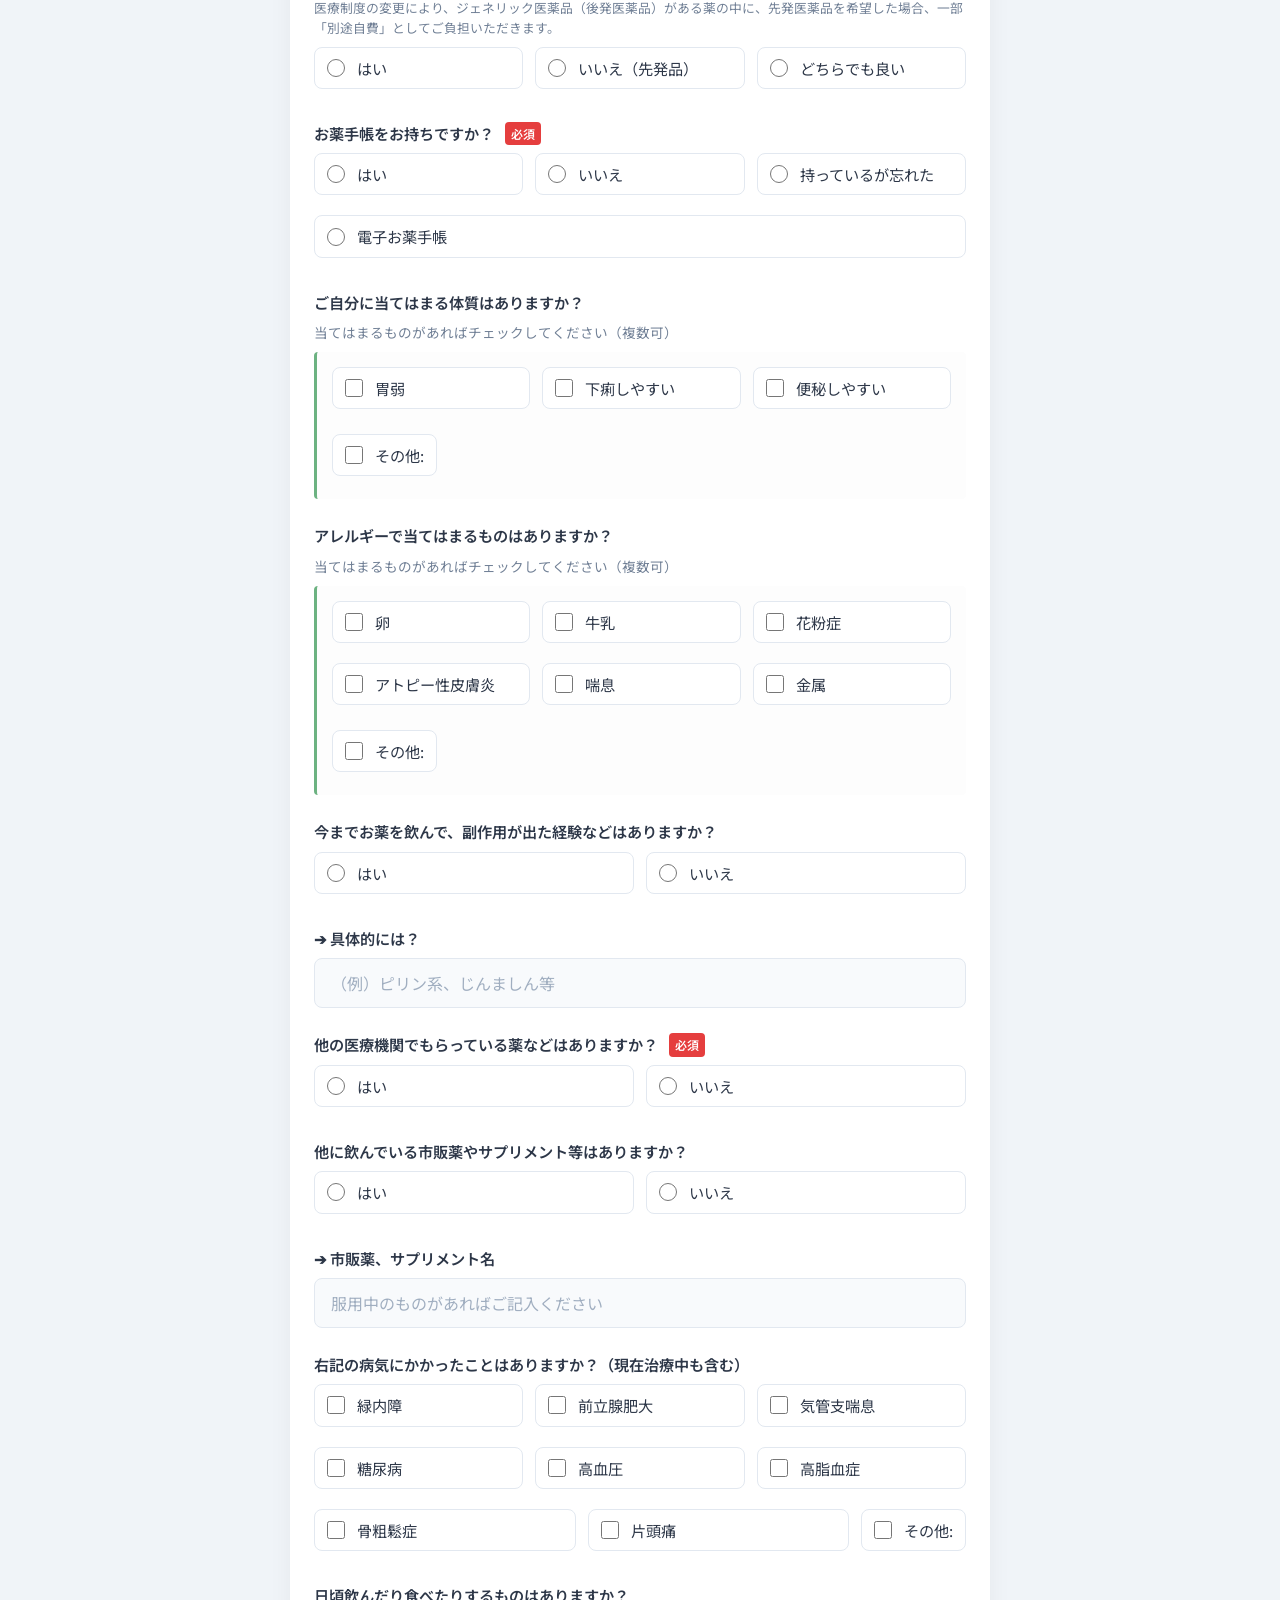
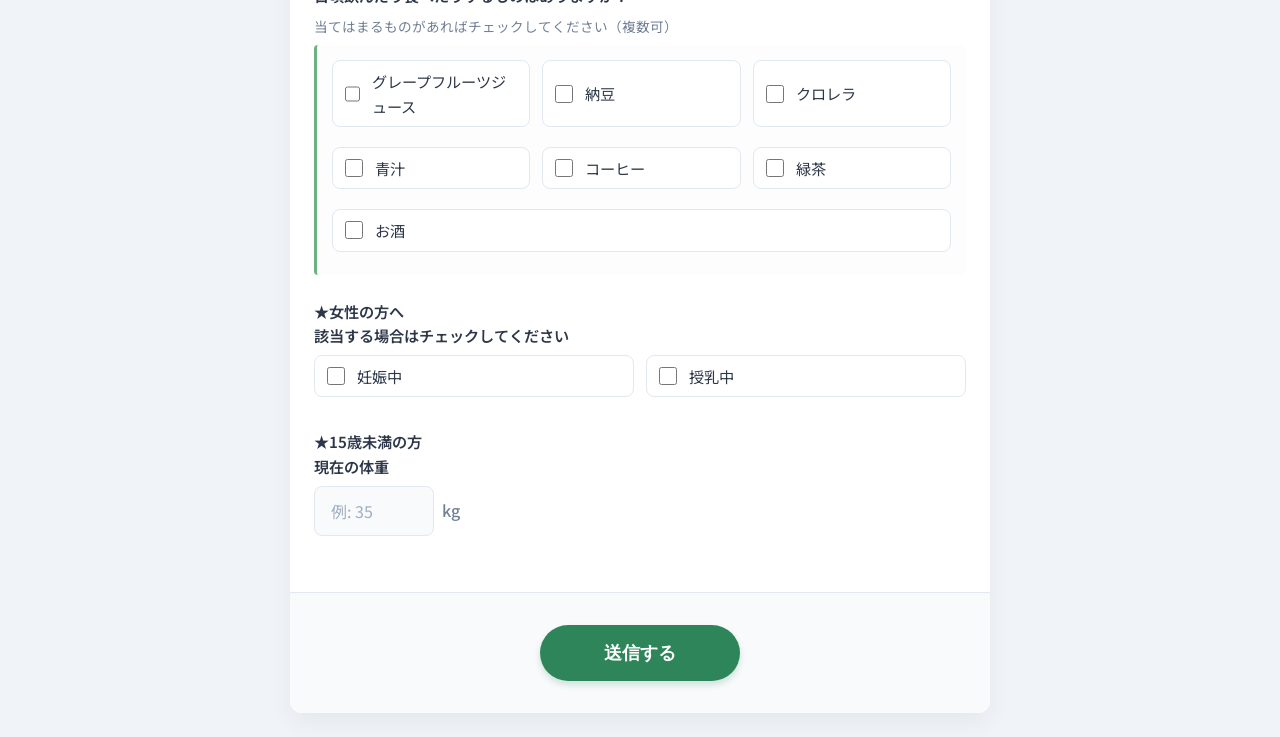
==== commit 73d98015: "質問追加: かかりつけ薬剤師の希望（はい・いいえ・どちらでもいい）" ====
--- a/nissai_nfc/index.html
+++ b/nissai_nfc/index.html
@@ -161,6 +161,19 @@
                         <label for="entry.150137659">本日はどのような症状で受診されましたか？</label>
                         <textarea id="entry.150137659" name="entry.150137659" rows="3"
                             placeholder="例: 発熱、喉の痛み、腹痛など"></textarea>
+                    </div>
+
+                    <!-- Q1-2. かかりつけ薬剤師 -->
+                    <div class="form-group">
+                        <label>かかりつけ薬剤師は希望されますか？</label>
+                        <div class="radio-group">
+                            <label class="radio-label"><input type="radio" name="entry.kakaritstuke_yakuzaishi" value="はい">
+                                <span>はい</span></label>
+                            <label class="radio-label"><input type="radio" name="entry.kakaritstuke_yakuzaishi" value="いいえ">
+                                <span>いいえ</span></label>
+                            <label class="radio-label"><input type="radio" name="entry.kakaritstuke_yakuzaishi" value="どちらでもいい">
+                                <span>どちらでもいい</span></label>
+                        </div>
                     </div>
 
                     <!-- Q2. ジェネリック -->
